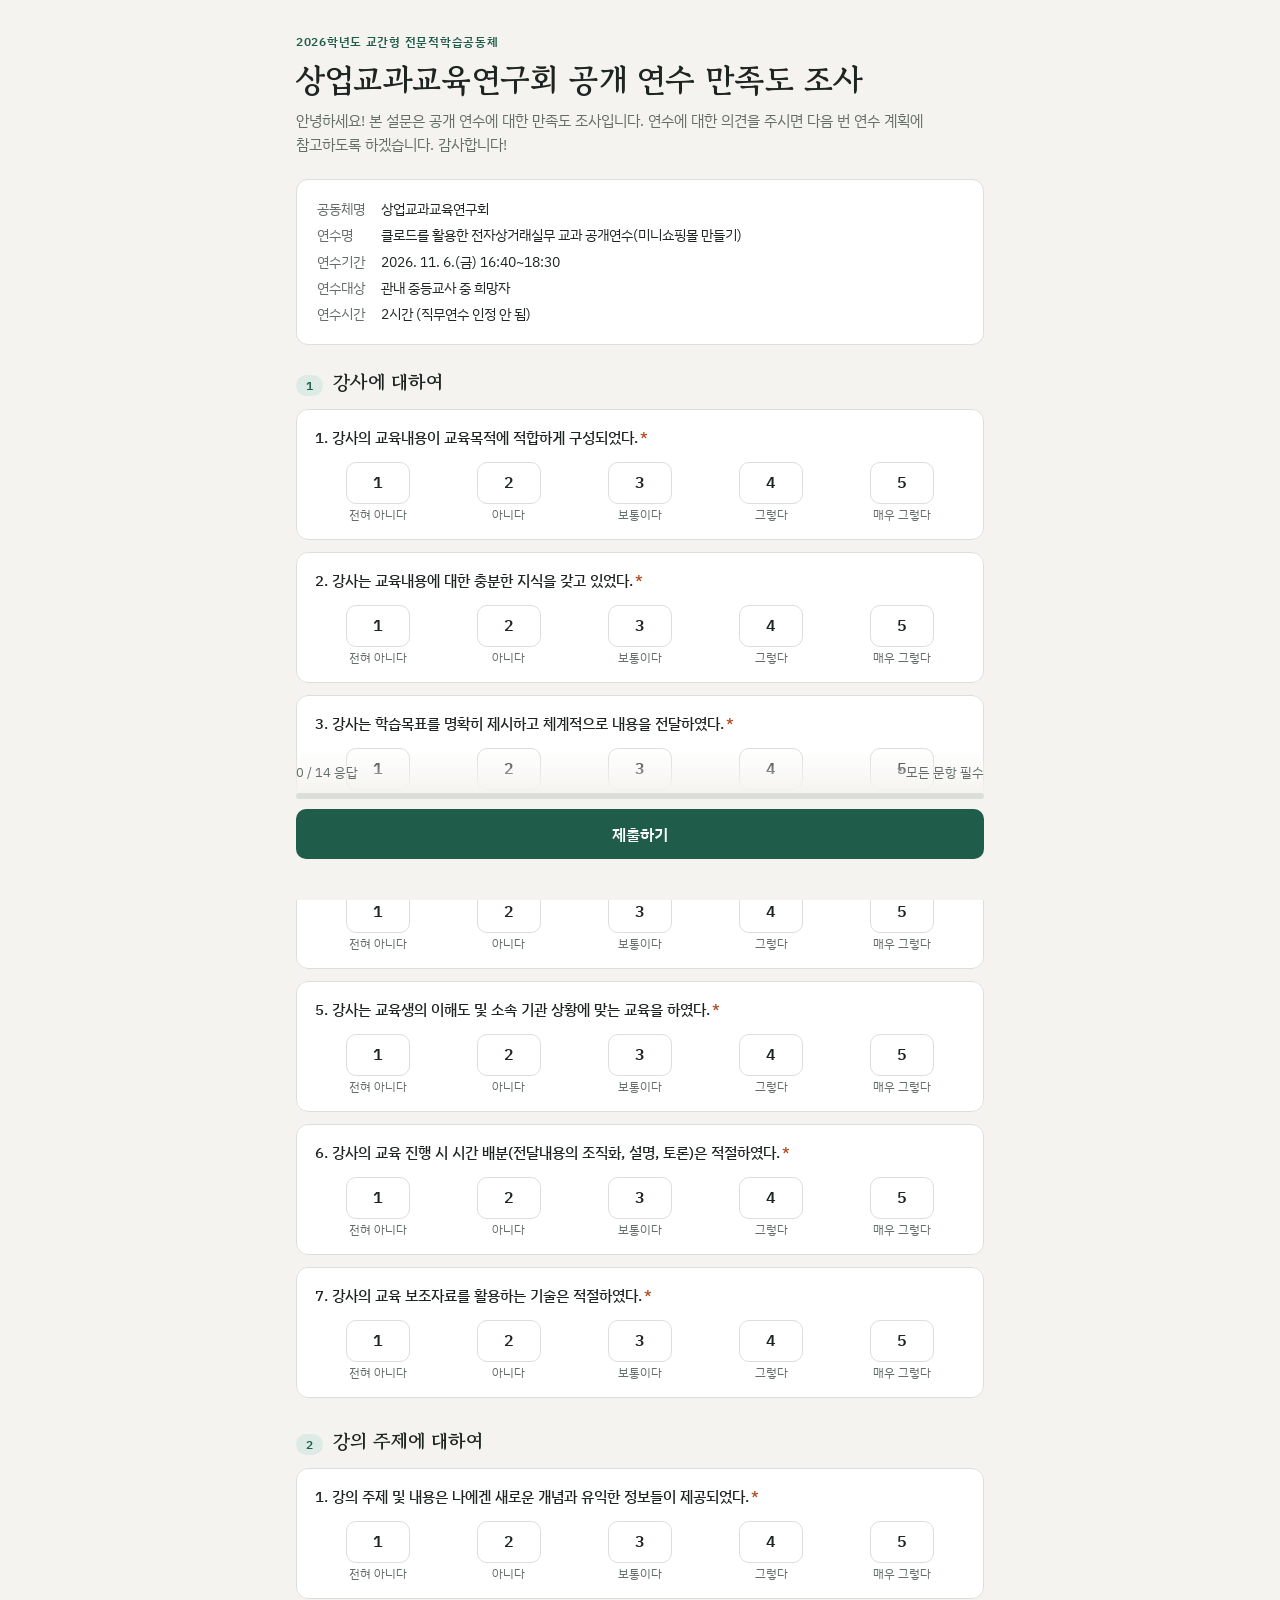
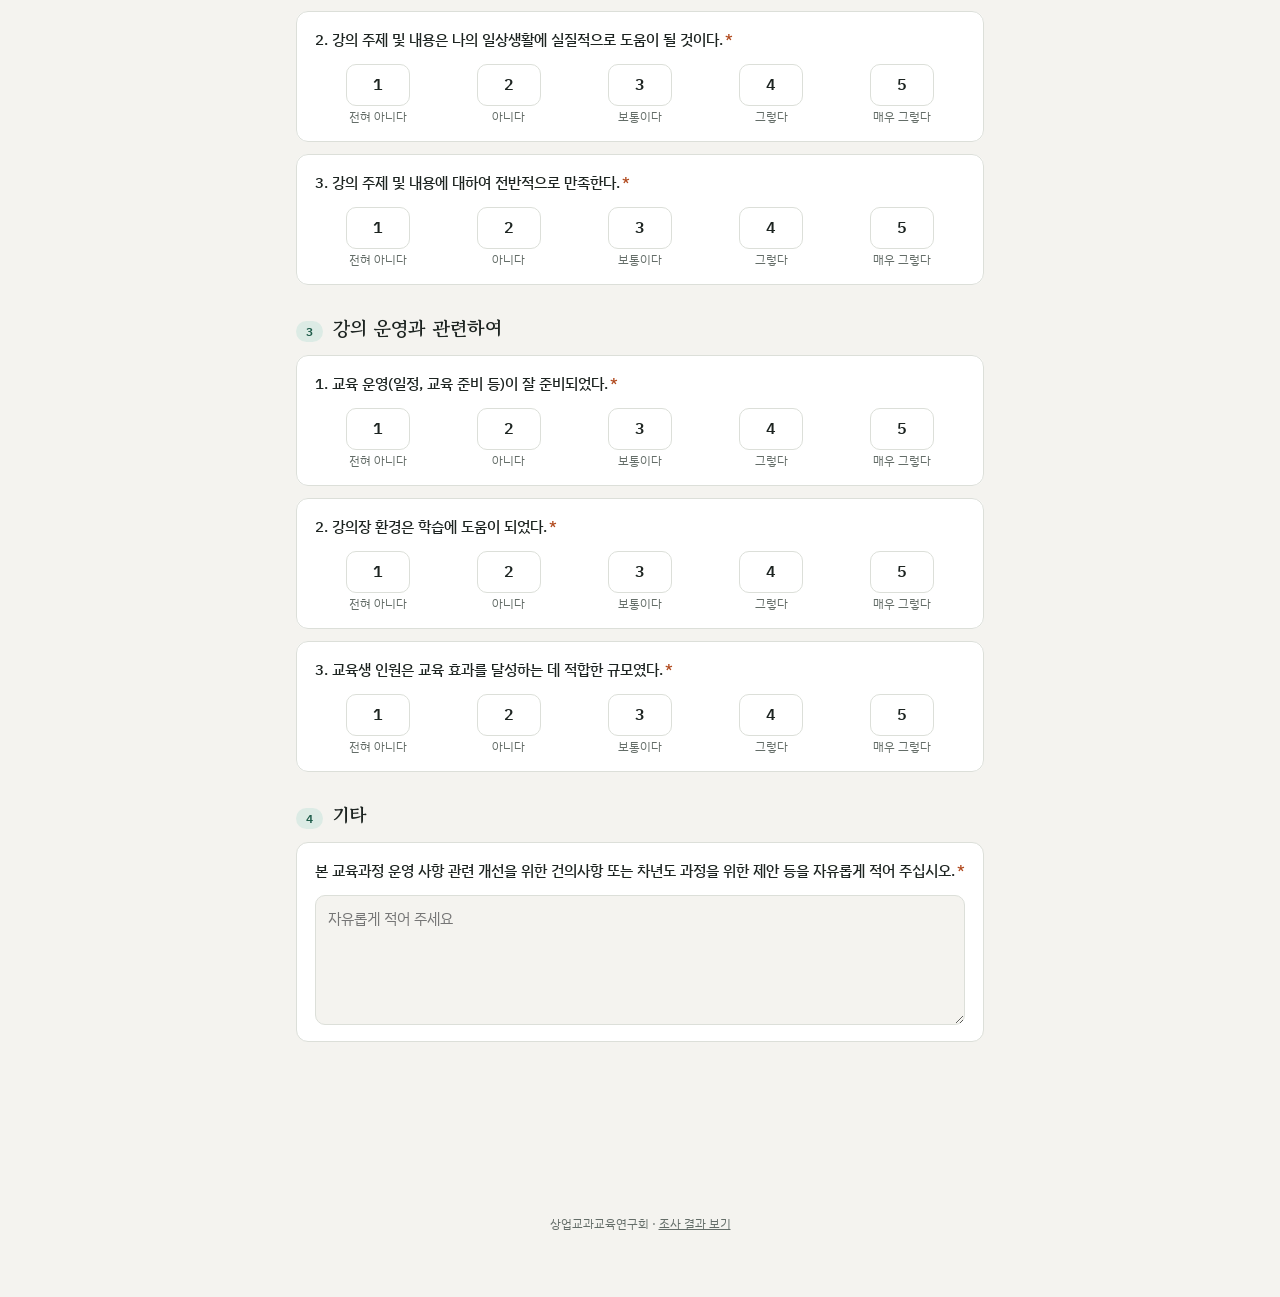
==== 1106/index.html @ ea494f1b "11/6 미니쇼핑몰 연수 만족도 조사 추가 Co-Authored-By: Claude Opus 5.5 <noreply@anthropic.com> Claude-Session: http" ====
<!doctype html>
<html lang="ko">
<head>
<meta charset="utf-8">
<meta name="viewport" content="width=device-width, initial-scale=1">
<title>상업교과교육연구회 공개 연수 만족도 조사</title>
<meta name="description" content="2026학년도 상업교과교육연구회 공개 연수 만족도 조사">
<link rel="stylesheet" href="https://fonts.googleapis.com/css2?family=Gowun+Batang:wght@700&family=IBM+Plex+Sans+KR:wght@400;500;600&display=swap">
<link rel="stylesheet" href="../style.css">
</head>
<body>
<div class="wrap">
  <header>
    <p class="eyebrow" id="eyebrow"></p>
    <h1 id="title"></h1>
    <p class="lede">안녕하세요! 본 설문은 공개 연수에 대한 만족도 조사입니다. 연수에 대한 의견을 주시면 다음 번 연수 계획에 참고하도록 하겠습니다. 감사합니다!</p>
  </header>

  <div class="panel"><dl class="info" id="info"></dl></div>

  <form id="form" novalidate>
    <div id="sections" style="display:grid;gap:28px"></div>

    <section class="section" style="margin-top:28px">
      <div class="section-head"><span class="num">4</span><h2>기타</h2></div>
      <div class="q" id="q-comment">
        <label class="qtext" for="comment"><span id="comment-text"></span><span class="req">*</span></label>
        <textarea id="comment" maxlength="2000" placeholder="자유롭게 적어 주세요"></textarea>
      </div>
    </section>

    <div class="actions">
      <div class="progress"><span id="progress-text">0 / 14 응답</span><span>* 모든 문항 필수</span></div>
      <div class="bar"><i id="progress-bar"></i></div>
      <button type="submit" class="primary" id="submit">제출하기</button>
      <p class="status" id="status" role="status"></p>
    </div>
  </form>

  <div class="panel done" id="done" hidden>
    <div class="check">✓</div>
    <h2>응답해 주셔서 감사합니다</h2>
    <p class="lede">주신 의견은 다음 연수 계획에 반영하겠습니다.</p>
    <div><button type="button" class="ghost" id="edit">응답 수정하기</button></div>
  </div>

  <footer>상업교과교육연구회 · <a href="results.html" style="color:inherit">조사 결과 보기</a></footer>
</div>

<script src="survey.js"></script>
<script>
const $ = (id) => document.getElementById(id);
const TOTAL = SURVEY.sections.reduce((n, s) => n + s.items.length, 0) + 1;

// 이 브라우저를 구분하는 번호. 같은 기기에서 다시 제출하면 기존 응답이 고쳐집니다(중복 방지).
const KEY = SURVEY.key;
let rid = null;
try { rid = localStorage.getItem(KEY + ":id"); } catch {}
if (!rid) {
  rid = crypto.randomUUID ? crypto.randomUUID() : "10000000-1000-4000-8000-100000000000".replace(/[018]/g, (c) => (c ^ (crypto.getRandomValues(new Uint8Array(1))[0] & (15 >> (c / 4)))).toString(16));
  try { localStorage.setItem(KEY + ":id", rid); } catch {}
}

$("eyebrow").textContent = SURVEY.eyebrow;
$("title").textContent = SURVEY.title;
$("comment-text").textContent = SURVEY.comment;
$("info").replaceChildren(...SURVEY.info.flatMap(([k, v]) => {
  const dt = document.createElement("dt"); dt.textContent = k;
  const dd = document.createElement("dd"); dd.textContent = v;
  return [dt, dd];
}));

let qi = 0;
$("sections").replaceChildren(...SURVEY.sections.map((sec, si) => {
  const box = document.createElement("section"); box.className = "section";
  const head = document.createElement("div"); head.className = "section-head";
  const num = document.createElement("span"); num.className = "num"; num.textContent = si + 1;
  const h = document.createElement("h2"); h.textContent = sec.title;
  head.append(num, h); box.append(head);
  sec.items.forEach((text, ii) => {
    const idx = qi++;
    const fs = document.createElement("fieldset"); fs.className = "q"; fs.id = "q" + idx;
    const lg = document.createElement("legend");
    lg.textContent = `${ii + 1}. ${text}`;
    const star = document.createElement("span"); star.className = "req"; star.textContent = "*"; lg.append(star);
    const scale = document.createElement("div"); scale.className = "scale";
    SURVEY.scale.forEach((lab, v) => {
      const l = document.createElement("label");
      const inp = document.createElement("input"); inp.type = "radio"; inp.name = "q" + idx; inp.value = v + 1;
      const dot = document.createElement("span"); dot.className = "dot"; dot.textContent = v + 1;
      const t = document.createElement("span"); t.className = "lab"; t.textContent = lab;
      l.append(inp, dot, t); scale.append(l);
    });
    fs.append(lg, scale); box.append(fs);
  });
  return box;
}));
const NQ = qi;

function answers() {
  const scores = [];
  for (let i = 0; i < NQ; i++) {
    const c = document.querySelector(`input[name="q${i}"]:checked`);
    scores.push(c ? Number(c.value) : null);
  }
  return { scores, comment: $("comment").value.trim() };
}
function saveDraft() {
  try { localStorage.setItem(KEY + ":draft", JSON.stringify(answers())); } catch {}
}
function updateProgress() {
  const a = answers();
  const n = a.scores.filter((s) => s).length + (a.comment ? 1 : 0);
  $("progress-text").textContent = `${n} / ${TOTAL} 응답`;
  $("progress-bar").style.width = (n / TOTAL * 100) + "%";
}
function loadDraft() {
  let d = null;
  try { d = JSON.parse(localStorage.getItem(KEY + ":draft") || "null"); } catch {}
  if (!d) return;
  (d.scores || []).forEach((s, i) => {
    if (!s) return;
    const el = document.querySelector(`input[name="q${i}"][value="${s}"]`);
    if (el) el.checked = true;
  });
  if (d.comment) $("comment").value = d.comment;
}
function setStatus(msg, warn) { $("status").textContent = msg; $("status").classList.toggle("warn", !!warn); }

$("form").addEventListener("change", (e) => {
  const fs = e.target.closest(".q"); if (fs) fs.classList.remove("missing");
  saveDraft(); updateProgress();
});
$("comment").addEventListener("input", () => { $("q-comment").classList.remove("missing"); saveDraft(); updateProgress(); });

$("form").addEventListener("submit", async (e) => {
  e.preventDefault();
  const a = answers();
  let firstMissing = null;
  a.scores.forEach((s, i) => { const fs = $("q" + i); fs.classList.toggle("missing", !s); if (!s && !firstMissing) firstMissing = fs; });
  $("q-comment").classList.toggle("missing", !a.comment);
  if (!a.comment && !firstMissing) firstMissing = $("q-comment");
  if (firstMissing) {
    setStatus("응답하지 않은 문항이 있어요. 빨간 테두리 문항을 확인해 주세요.", true);
    firstMissing.scrollIntoView({ behavior: "smooth", block: "center" });
    return;
  }
  $("submit").disabled = true; setStatus("제출 중…");
  try {
    await rpc(SURVEY.api.submit, { p_id: rid, p_scores: a.scores, p_comment: a.comment });
    try { localStorage.setItem(KEY + ":done", "1"); } catch {}
    setStatus("");
    showDone(true);
  } catch (err) {
    console.error(err);
    setStatus("제출하지 못했어요. 잠시 후 다시 눌러 주세요. (오류: " + (err.message || err) + ")", true);
  } finally {
    $("submit").disabled = false;
  }
});

function showDone(on) {
  $("form").hidden = on; $("done").hidden = !on;
  document.querySelector(".info").closest(".panel").hidden = on;
  window.scrollTo({ top: 0, behavior: "smooth" });
}
$("edit").onclick = () => { $("submit").textContent = "수정해서 다시 제출하기"; showDone(false); };

loadDraft(); updateProgress();
let wasDone = false; try { wasDone = localStorage.getItem(KEY + ":done") === "1"; } catch {}
if (wasDone) showDone(true);
</script>
</body>
</html>
---- style.css ----
:root {
  --bg: #f4f3ef;
  --surface: #ffffff;
  --fg: #1d2421;
  --muted: #646d68;
  --line: #dcdfd9;
  --accent: #1f5c4a;
  --accent-soft: #dcebe5;
  --warn: #b14a1e;
  --display: "Gowun Batang", "Noto Serif KR", serif;
  --body: "IBM Plex Sans KR", "Apple SD Gothic Neo", "Malgun Gothic", sans-serif;
}
@media (prefers-color-scheme: dark) {
  :root {
    --bg: #151917; --surface: #1e2320; --fg: #e8ebe7; --muted: #9ba39e; --line: #333a36;
    --accent: #7cc4a9; --accent-soft: #23362f; --warn: #ec8a5e; color-scheme: dark;
  }
}
* { box-sizing: border-box; }
[hidden] { display: none !important; }
body { word-break: keep-all; margin: 0; background: var(--bg); color: var(--fg); font-family: var(--body); font-size: 15px; line-height: 1.6; }
.wrap { max-width: 720px; margin: 0 auto; padding: 32px max(16px, env(safe-area-inset-left)) 64px; display: grid; gap: 22px; }
header { display: grid; gap: 8px; }
.eyebrow { font-size: 12px; letter-spacing: .06em; color: var(--accent); font-weight: 600; margin: 0; }
h1 { font-family: var(--display); font-size: clamp(24px, 5.6vw, 32px); line-height: 1.3; margin: 0; text-wrap: balance; }
h2 { font-family: var(--display); font-size: 19px; margin: 0; }
.lede { color: var(--muted); margin: 0; }
.panel { background: var(--surface); border: 1px solid var(--line); border-radius: 12px; padding: 18px 20px; }
.info { display: grid; grid-template-columns: max-content 1fr; gap: 4px 16px; margin: 0; font-size: 14px; }
.info dt { color: var(--muted); }
.info dd { margin: 0; }
.section { display: grid; gap: 12px; }
.section-head { display: flex; align-items: baseline; gap: 10px; }
.section-head .num { font-size: 12px; font-weight: 600; color: var(--accent); background: var(--accent-soft); border-radius: 999px; padding: 1px 10px; }
.q { background: var(--surface); border: 1.5px solid var(--line); border-radius: 12px; padding: 16px 18px; display: grid; gap: 12px; margin: 0; }
.q.missing { border-color: var(--warn); }
.q legend, .q .qtext { font-weight: 500; padding: 0; float: left; width: 100%; }
.q .req { color: var(--warn); margin-left: 2px; }
.scale { clear: both; display: grid; grid-template-columns: repeat(5, minmax(0, 1fr)); gap: 6px; }
.scale label { display: grid; justify-items: center; gap: 4px; cursor: pointer; text-align: center; }
.scale input { position: absolute; opacity: 0; pointer-events: none; }
.scale .dot { width: 100%; max-width: 64px; height: 42px; border-radius: 10px; border: 1.5px solid var(--line); display: grid; place-items: center; font-weight: 600; font-size: 16px; transition: background .12s, border-color .12s, color .12s; }
.scale label:hover .dot { border-color: var(--accent); }
.scale input:checked + .dot { background: var(--accent); border-color: var(--accent); color: var(--surface); }
.scale input:focus-visible + .dot { outline: 2px solid var(--accent); outline-offset: 2px; }
.scale .lab { font-size: 11.5px; color: var(--muted); line-height: 1.3; }
textarea { width: 100%; min-height: 130px; font: 400 15px var(--body); padding: 12px; border-radius: 10px; border: 1.5px solid var(--line); background: var(--bg); color: var(--fg); resize: vertical; }
textarea:focus-visible { outline: 2px solid var(--accent); outline-offset: 1px; }
.actions { display: grid; gap: 10px; position: sticky; bottom: 0; padding: 12px 0 calc(12px + env(safe-area-inset-bottom)); background: linear-gradient(transparent, var(--bg) 30%); }
.progress { font-size: 13px; color: var(--muted); display: flex; justify-content: space-between; }
.bar { height: 6px; border-radius: 99px; background: var(--line); overflow: hidden; }
.bar i { display: block; height: 100%; background: var(--accent); width: 0; transition: width .2s; }
button.primary { font: 600 16px var(--body); padding: 14px; border-radius: 10px; border: 0; background: var(--accent); color: var(--surface); cursor: pointer; }
button.primary:disabled { opacity: .55; cursor: default; }
button.ghost { font: 500 14px var(--body); padding: 8px 12px; border-radius: 8px; border: 1px solid var(--line); background: var(--surface); color: var(--fg); cursor: pointer; }
.status { font-size: 13.5px; color: var(--muted); min-height: 1.4em; margin: 0; }
.status.warn { color: var(--warn); }
.done { text-align: center; display: grid; gap: 12px; padding: 40px 20px; }
.done .check { font-size: 40px; color: var(--accent); }
footer { font-size: 12px; color: var(--muted); text-align: center; }
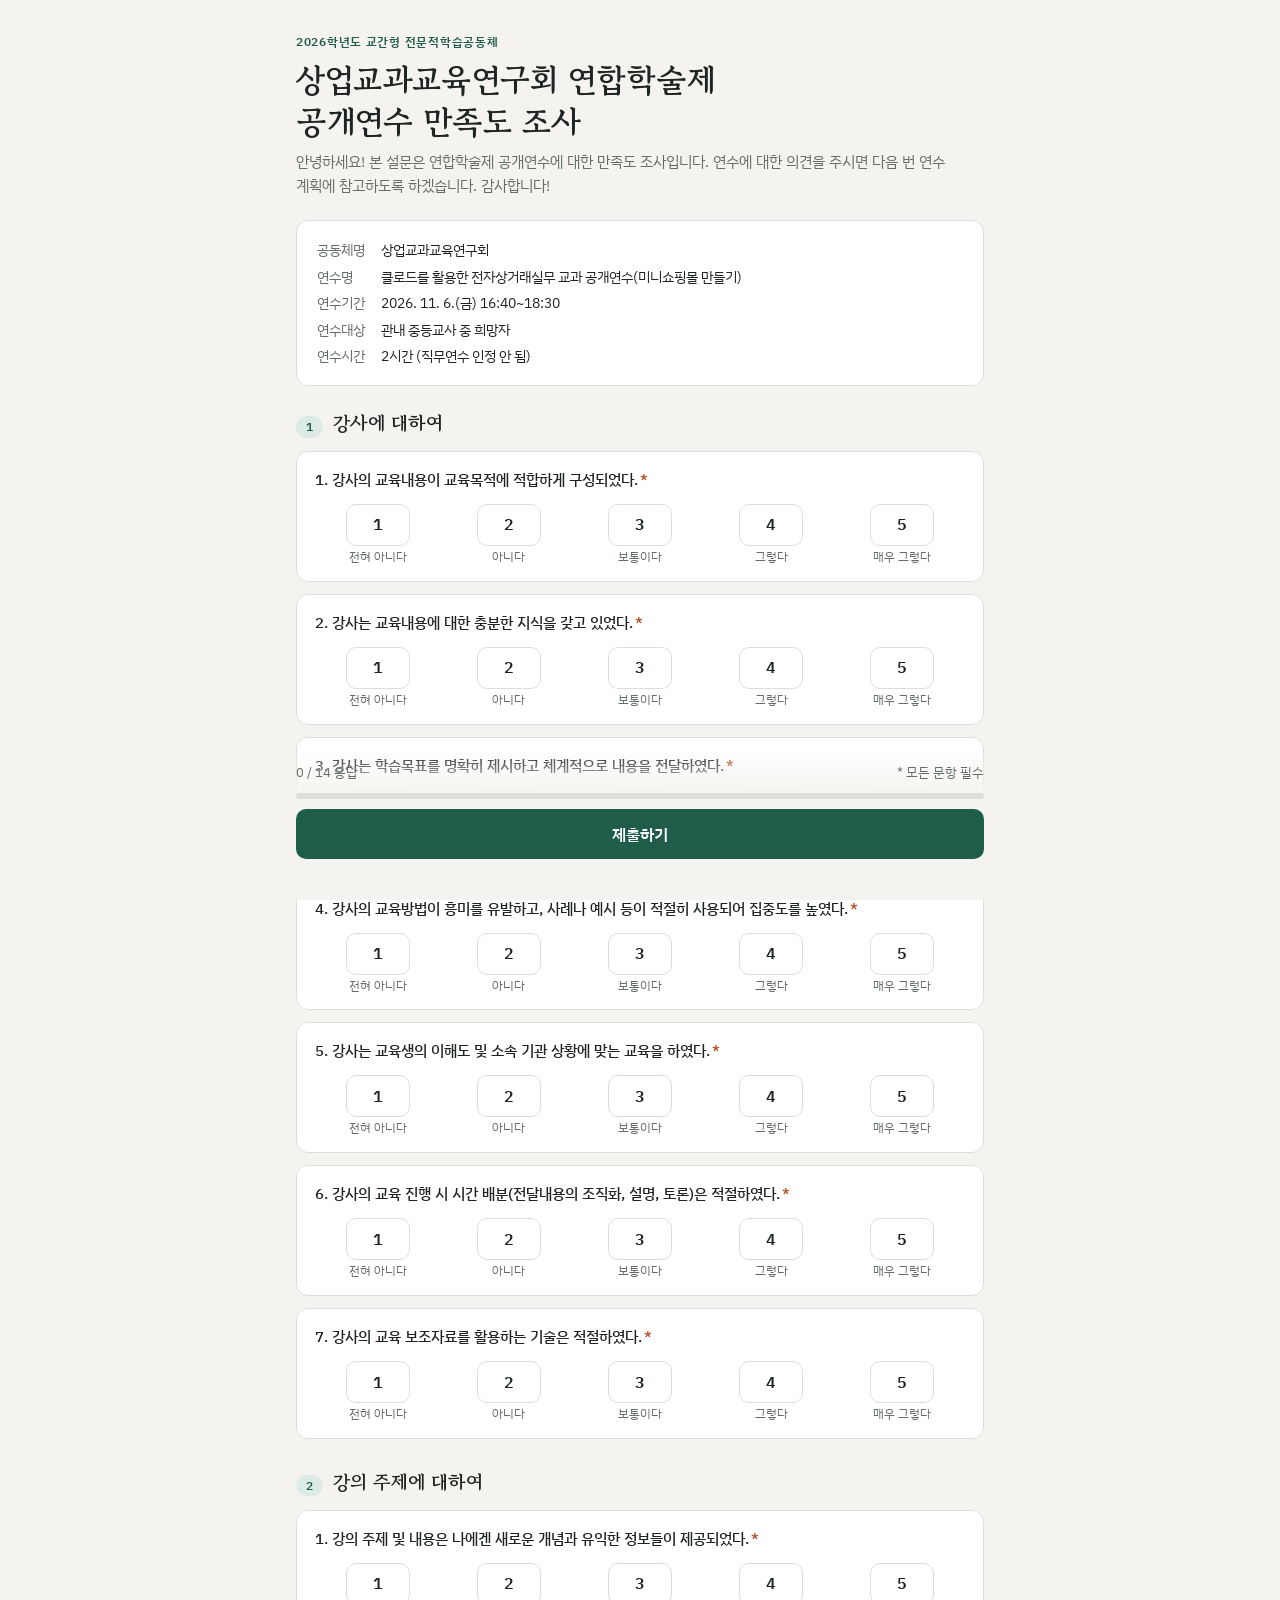
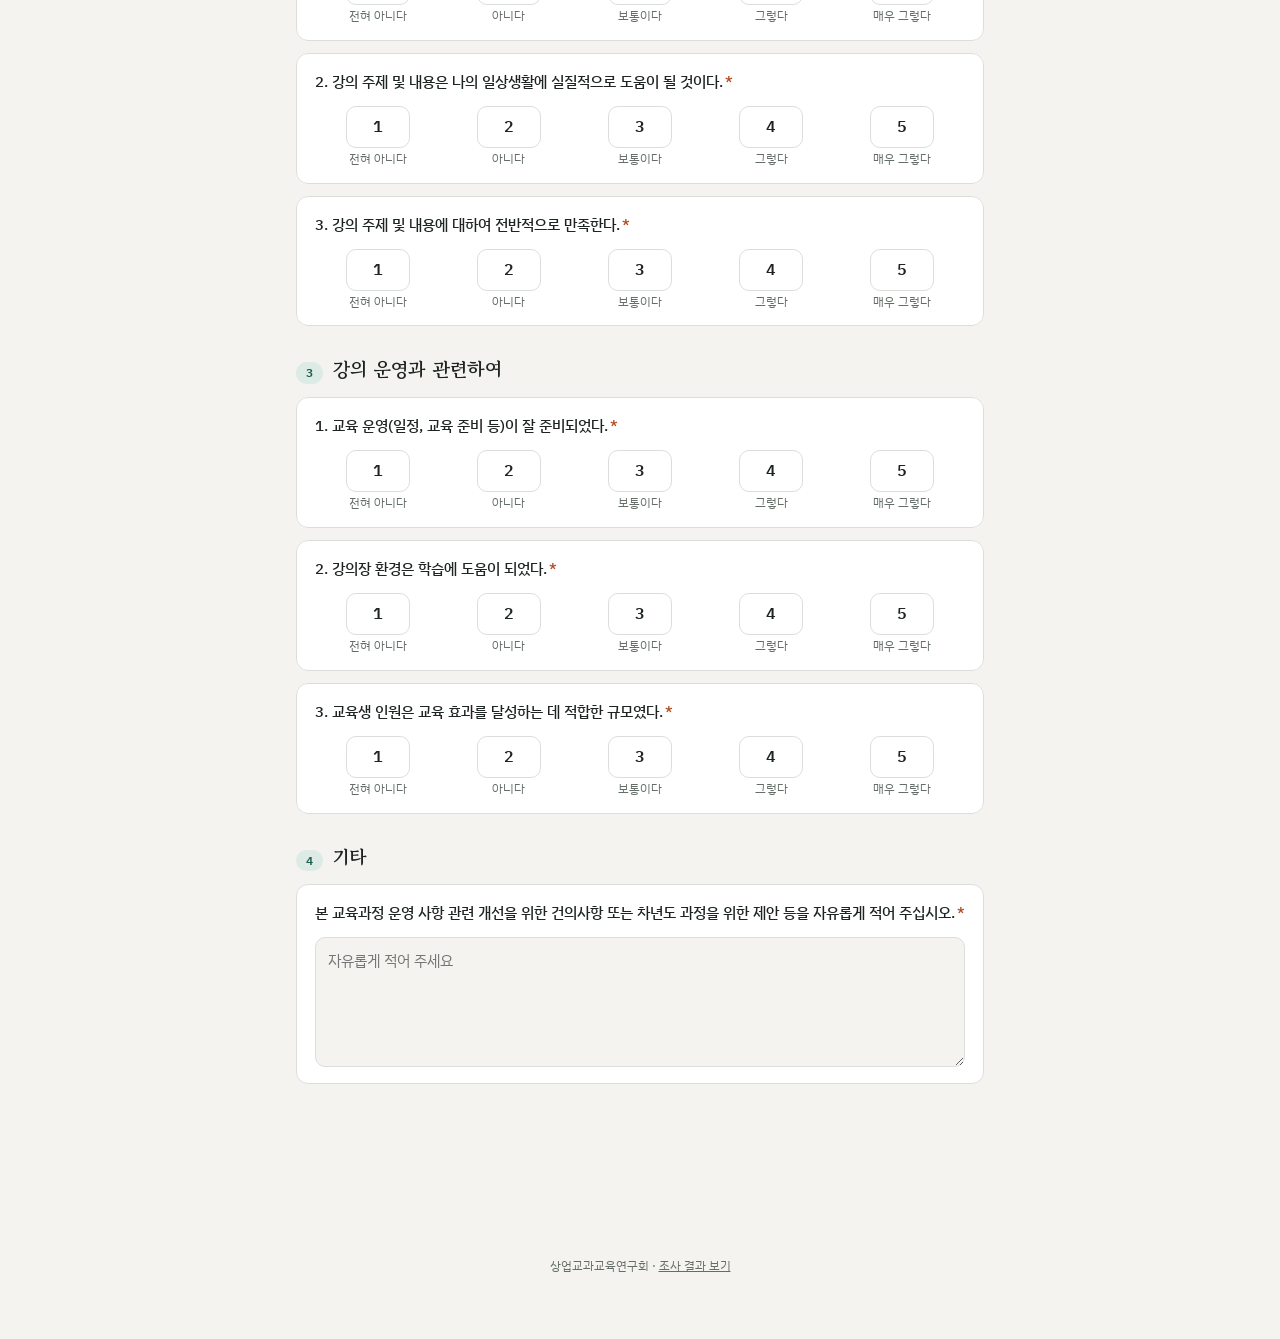
==== commit 444d1b9f: "11/6 설문 제목에 '연합학술제 공개연수' 넣기 Co-Authored-By: Claude Opus 5.5 <noreply@anthropic.com> Claude-Session: " ====
--- a/1106/index.html
+++ b/1106/index.html
@@ -3,8 +3,8 @@
 <head>
 <meta charset="utf-8">
 <meta name="viewport" content="width=device-width, initial-scale=1">
-<title>상업교과교육연구회 공개 연수 만족도 조사</title>
-<meta name="description" content="2026학년도 상업교과교육연구회 공개 연수 만족도 조사">
+<title>상업교과교육연구회 연합학술제 공개연수 만족도 조사</title>
+<meta name="description" content="2026학년도 상업교과교육연구회 연합학술제 공개연수 만족도 조사">
 <link rel="stylesheet" href="https://fonts.googleapis.com/css2?family=Gowun+Batang:wght@700&family=IBM+Plex+Sans+KR:wght@400;500;600&display=swap">
 <link rel="stylesheet" href="../style.css">
 </head>
@@ -13,7 +13,7 @@
   <header>
     <p class="eyebrow" id="eyebrow"></p>
     <h1 id="title"></h1>
-    <p class="lede">안녕하세요! 본 설문은 공개 연수에 대한 만족도 조사입니다. 연수에 대한 의견을 주시면 다음 번 연수 계획에 참고하도록 하겠습니다. 감사합니다!</p>
+    <p class="lede">안녕하세요! 본 설문은 연합학술제 공개연수에 대한 만족도 조사입니다. 연수에 대한 의견을 주시면 다음 번 연수 계획에 참고하도록 하겠습니다. 감사합니다!</p>
   </header>
 
   <div class="panel"><dl class="info" id="info"></dl></div>
